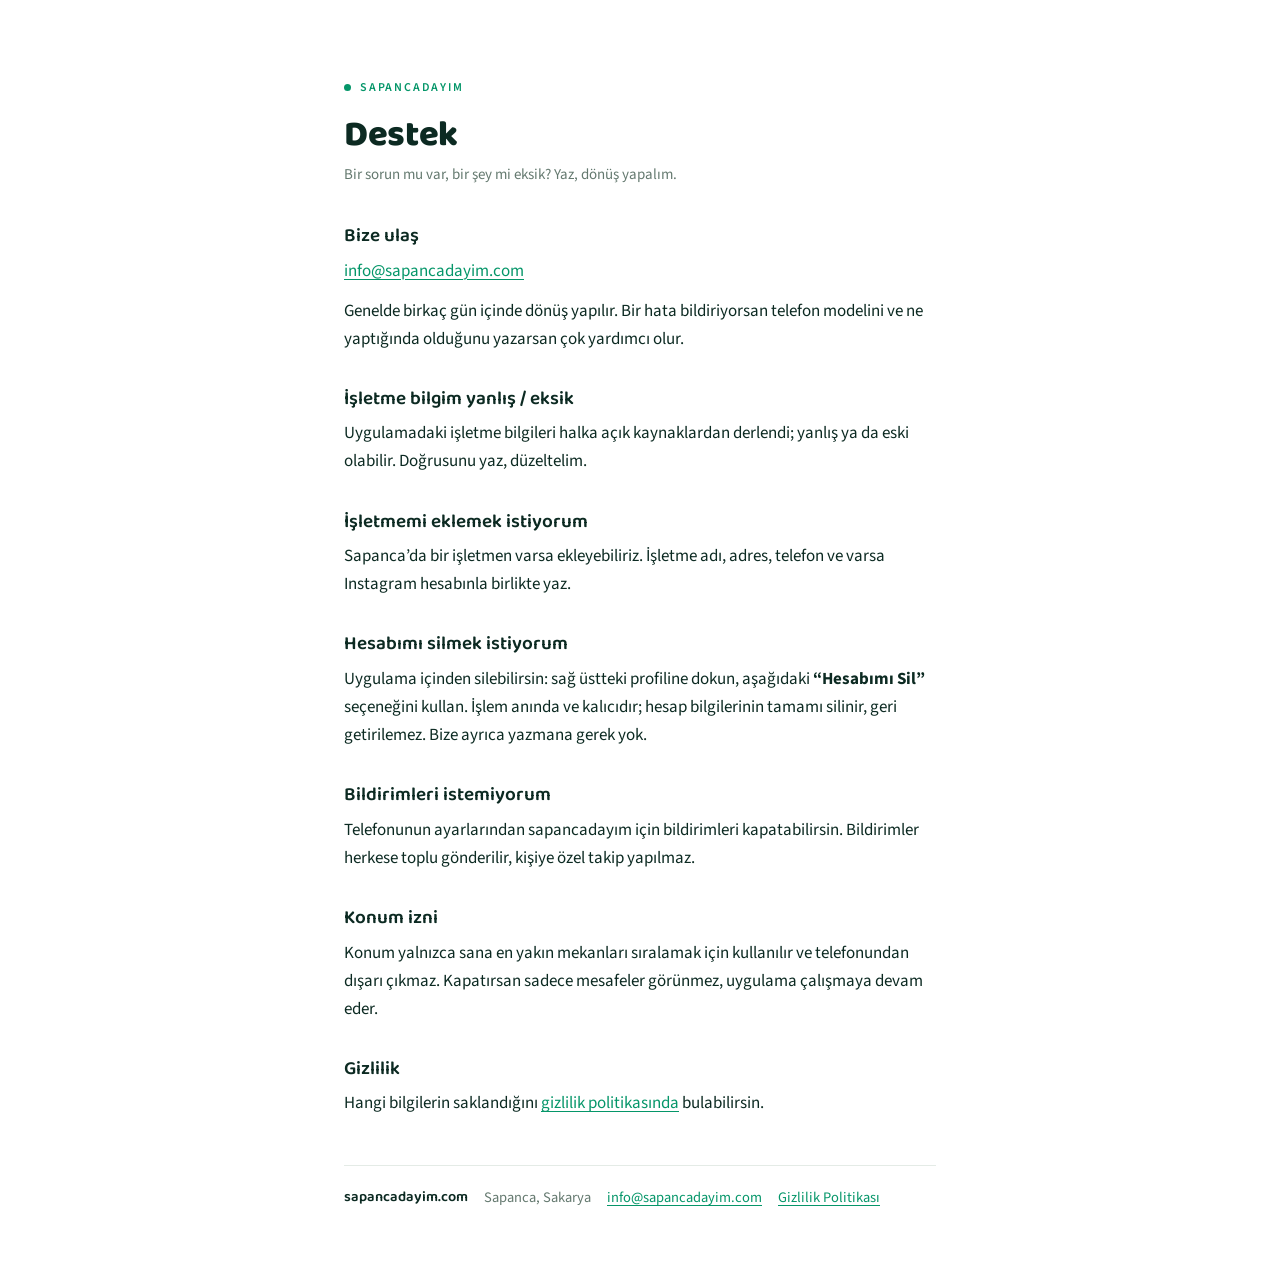
==== destek/index.html @ 0f980d50 "feat: destek sayfası eklendi (/destek/) App Store başvurusu gizlilik adresinin yanında bir de Suppor" ====
<!doctype html>
<html lang="tr">
<head>
<meta charset="utf-8">
<meta name="viewport" content="width=device-width, initial-scale=1">
<meta name="description" content="Sapancadayım uygulaması için destek: sık sorulanlar, hesap silme, iletişim.">
<meta name="robots" content="index, follow">
<meta property="og:title" content="Destek — Sapancadayım">
<meta property="og:description" content="Sorun, öneri ve hesap işlemleri için destek sayfası.">
<meta property="og:type" content="website">
<meta property="og:url" content="https://sapancadayim.com/destek/">
<meta property="og:locale" content="tr_TR">
<meta name="theme-color" content="#ffffff">
<link rel="canonical" href="https://sapancadayim.com/destek/">
<title>Destek — Sapancadayım</title>
<link rel="preconnect" href="https://fonts.googleapis.com">
<link rel="preconnect" href="https://fonts.gstatic.com" crossorigin>
<link rel="stylesheet" href="https://fonts.googleapis.com/css2?family=Baloo+2:wght@600;800&family=Source+Sans+3:wght@400;600&display=swap">
<style>
  /* index.html ile aynı palet ve tipografi — ikisi birlikte değiştirilmeli.
     Tek temaya bağlı, bilerek: beyaz zemin marka kimliğinin parçası. */
  :root {
    --ground: #FFFFFF;
    --ink: #0C2A22;
    --muted: #64796F;
    --brand: #059669;
    --line: #E4EBE6;
    --display: "Baloo 2", "Trebuchet MS", sans-serif;
    --body: "Source Sans 3", -apple-system, "Segoe UI", sans-serif;
  }
  * { box-sizing: border-box; }
  body {
    margin: 0;
    background: var(--ground);
    color: var(--ink);
    font-family: var(--body);
    font-size: 17px;
    line-height: 1.65;
    -webkit-font-smoothing: antialiased;
  }
  .page {
    max-width: 640px;
    margin: 0 auto;
    padding-inline: 24px;
    padding-block: 72px 56px;
  }
  .eyebrow {
    display: inline-flex; align-items: center; gap: 9px;
    font-size: 12px; font-weight: 600; letter-spacing: 0.15em; text-transform: uppercase;
    color: var(--brand); margin-bottom: 18px;
  }
  .dot { width: 7px; height: 7px; border-radius: 50%; background: var(--brand); }
  h1 {
    font-family: var(--display); font-weight: 800;
    font-size: clamp(27px, 5.6vw, 36px); line-height: 1.16; margin: 0 0 6px;
    letter-spacing: -0.01em;
  }
  .updated { color: var(--muted); font-size: 15px; margin: 0 0 36px; }
  h2 {
    font-family: var(--display); font-weight: 600;
    font-size: 19px; line-height: 1.3; margin: 34px 0 8px;
  }
  p { margin: 0 0 12px; color: var(--ink); }
  a { color: var(--brand); text-decoration-thickness: 1px; text-underline-offset: 3px; }
  a:hover { color: var(--ink); }
  a:focus-visible { outline: 2px solid var(--brand); outline-offset: 3px; border-radius: 3px; }
  footer {
    margin-top: 48px; padding-top: 20px; border-top: 1px solid var(--line);
    display: flex; flex-wrap: wrap; gap: 4px 16px; font-size: 14.5px; color: var(--muted);
  }
  footer b { font-family: var(--display); font-weight: 600; color: var(--ink); }
  @media (max-width: 480px) { .page { padding-block: 52px 40px; } }
</style>
</head>
<body>

<div class="page">

  <span class="eyebrow"><span class="dot"></span>Sapancadayım</span>

  <h1>Destek</h1>
  <p class="updated">Bir sorun mu var, bir şey mi eksik? Yaz, dönüş yapalım.</p>

  <h2>Bize ulaş</h2>
  <p><a href="mailto:info@sapancadayim.com">info@sapancadayim.com</a></p>
  <p>Genelde birkaç gün içinde dönüş yapılır. Bir hata bildiriyorsan telefon modelini ve
  ne yaptığında olduğunu yazarsan çok yardımcı olur.</p>

  <h2>İşletme bilgim yanlış / eksik</h2>
  <p>Uygulamadaki işletme bilgileri halka açık kaynaklardan derlendi; yanlış ya da eski
  olabilir. Doğrusunu yaz, düzeltelim.</p>

  <h2>İşletmemi eklemek istiyorum</h2>
  <p>Sapanca’da bir işletmen varsa ekleyebiliriz. İşletme adı, adres, telefon ve varsa
  Instagram hesabınla birlikte yaz.</p>

  <h2>Hesabımı silmek istiyorum</h2>
  <p>Uygulama içinden silebilirsin: sağ üstteki profiline dokun, aşağıdaki
  <strong>“Hesabımı Sil”</strong> seçeneğini kullan. İşlem anında ve kalıcıdır; hesap
  bilgilerinin tamamı silinir, geri getirilemez. Bize ayrıca yazmana gerek yok.</p>

  <h2>Bildirimleri istemiyorum</h2>
  <p>Telefonunun ayarlarından sapancadayım için bildirimleri kapatabilirsin. Bildirimler
  herkese toplu gönderilir, kişiye özel takip yapılmaz.</p>

  <h2>Konum izni</h2>
  <p>Konum yalnızca sana en yakın mekanları sıralamak için kullanılır ve telefonundan
  dışarı çıkmaz. Kapatırsan sadece mesafeler görünmez, uygulama çalışmaya devam eder.</p>

  <h2>Gizlilik</h2>
  <p>Hangi bilgilerin saklandığını <a href="/gizlilik/">gizlilik politikasında</a>
  bulabilirsin.</p>

  <footer>
    <b>sapancadayim.com</b>
    <span>Sapanca, Sakarya</span>
    <a href="mailto:info@sapancadayim.com">info@sapancadayim.com</a>
    <a href="/gizlilik/">Gizlilik Politikası</a>
  </footer>

</div>

</body>
</html>
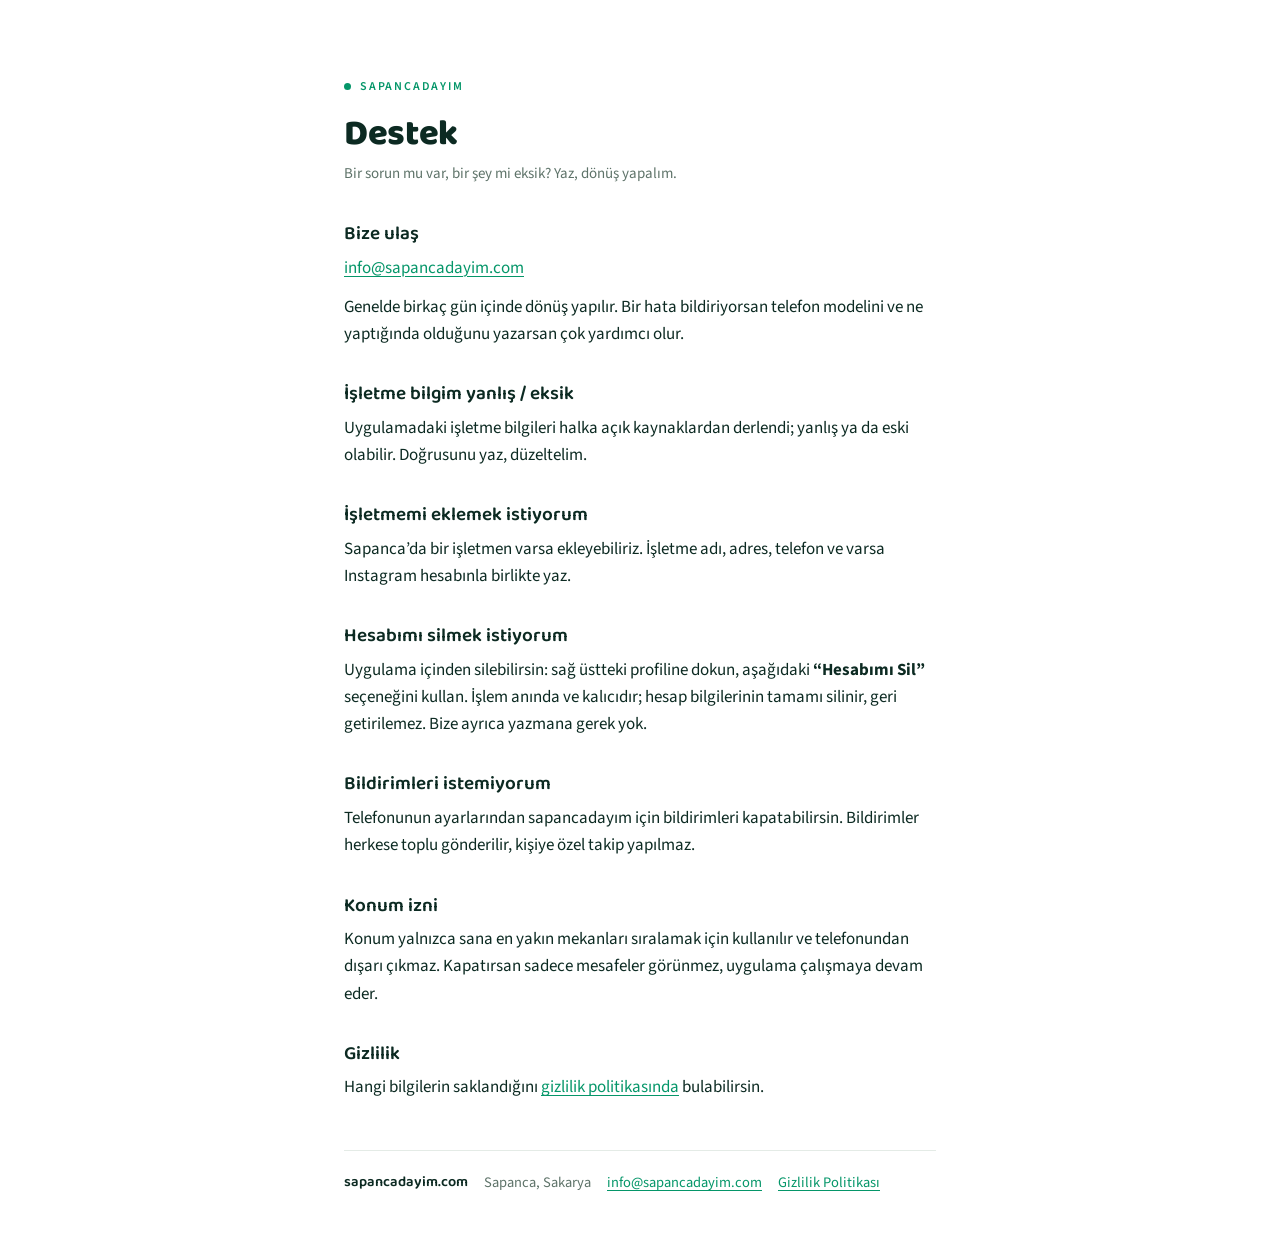
==== commit 2a23ee32: "refactor: palet ve logo ortak dosyalara taşındı :root bloğu dört sayfada birebir tekrar ediyordu, st" ====
--- a/destek/index.html
+++ b/destek/index.html
@@ -16,28 +16,8 @@
 <link rel="preconnect" href="https://fonts.googleapis.com">
 <link rel="preconnect" href="https://fonts.gstatic.com" crossorigin>
 <link rel="stylesheet" href="https://fonts.googleapis.com/css2?family=Baloo+2:wght@600;800&family=Source+Sans+3:wght@400;600&display=swap">
+<link rel="stylesheet" href="/style.css">
 <style>
-  /* index.html ile aynı palet ve tipografi — ikisi birlikte değiştirilmeli.
-     Tek temaya bağlı, bilerek: beyaz zemin marka kimliğinin parçası. */
-  :root {
-    --ground: #FFFFFF;
-    --ink: #0C2A22;
-    --muted: #64796F;
-    --brand: #059669;
-    --line: #E4EBE6;
-    --display: "Baloo 2", "Trebuchet MS", sans-serif;
-    --body: "Source Sans 3", -apple-system, "Segoe UI", sans-serif;
-  }
-  * { box-sizing: border-box; }
-  body {
-    margin: 0;
-    background: var(--ground);
-    color: var(--ink);
-    font-family: var(--body);
-    font-size: 17px;
-    line-height: 1.65;
-    -webkit-font-smoothing: antialiased;
-  }
   .page {
     max-width: 640px;
     margin: 0 auto;
@@ -61,9 +41,6 @@
     font-size: 19px; line-height: 1.3; margin: 34px 0 8px;
   }
   p { margin: 0 0 12px; color: var(--ink); }
-  a { color: var(--brand); text-decoration-thickness: 1px; text-underline-offset: 3px; }
-  a:hover { color: var(--ink); }
-  a:focus-visible { outline: 2px solid var(--brand); outline-offset: 3px; border-radius: 3px; }
   footer {
     margin-top: 48px; padding-top: 20px; border-top: 1px solid var(--line);
     display: flex; flex-wrap: wrap; gap: 4px 16px; font-size: 14.5px; color: var(--muted);
--- a/style.css
+++ b/style.css
@@ -0,0 +1,46 @@
+/* sapancadayim.com — paylaşılan tasarım değişkenleri.
+   Dört sayfa da bunu bağlar. Yalnızca değişkenler ve sıfırlama burada;
+   sayfaya özgü düzen kuralları kendi dosyasında kalır.
+
+   Tek temaya bağlı, bilerek: beyaz zemin marka kimliğinin parçası.
+   Bu yüzden her renk açıkça boyanıyor, hiçbiri host temasından miras alınmıyor.
+   prefers-color-scheme kuralı EKLENMEYECEK. */
+
+:root {
+  --ground: #FFFFFF;
+  --ink: #0C2A22;
+  /* #64796F idi. --wash zemini üstünde 4.41:1 veriyordu, AA eşiği 4.5:1.
+     #5E7369 beyazda 5.08:1, --wash üstünde 4.80:1 — ikisi de geçiyor. */
+  --muted: #5E7369;
+  --brand: #059669;
+  --line: #E4EBE6;
+  --wash: #F4FAF7;
+  --display: "Baloo 2", "Trebuchet MS", sans-serif;
+  --body: "Source Sans 3", -apple-system, "Segoe UI", sans-serif;
+}
+
+* { box-sizing: border-box; }
+
+body {
+  margin: 0;
+  background: var(--ground);
+  color: var(--ink);
+  font-family: var(--body);
+  font-size: 17px;
+  line-height: 1.6;
+  -webkit-font-smoothing: antialiased;
+}
+
+img { max-width: 100%; }
+
+a {
+  color: var(--brand);
+  text-decoration-thickness: 1px;
+  text-underline-offset: 3px;
+}
+a:hover { color: var(--ink); }
+a:focus-visible {
+  outline: 2px solid var(--brand);
+  outline-offset: 3px;
+  border-radius: 3px;
+}
